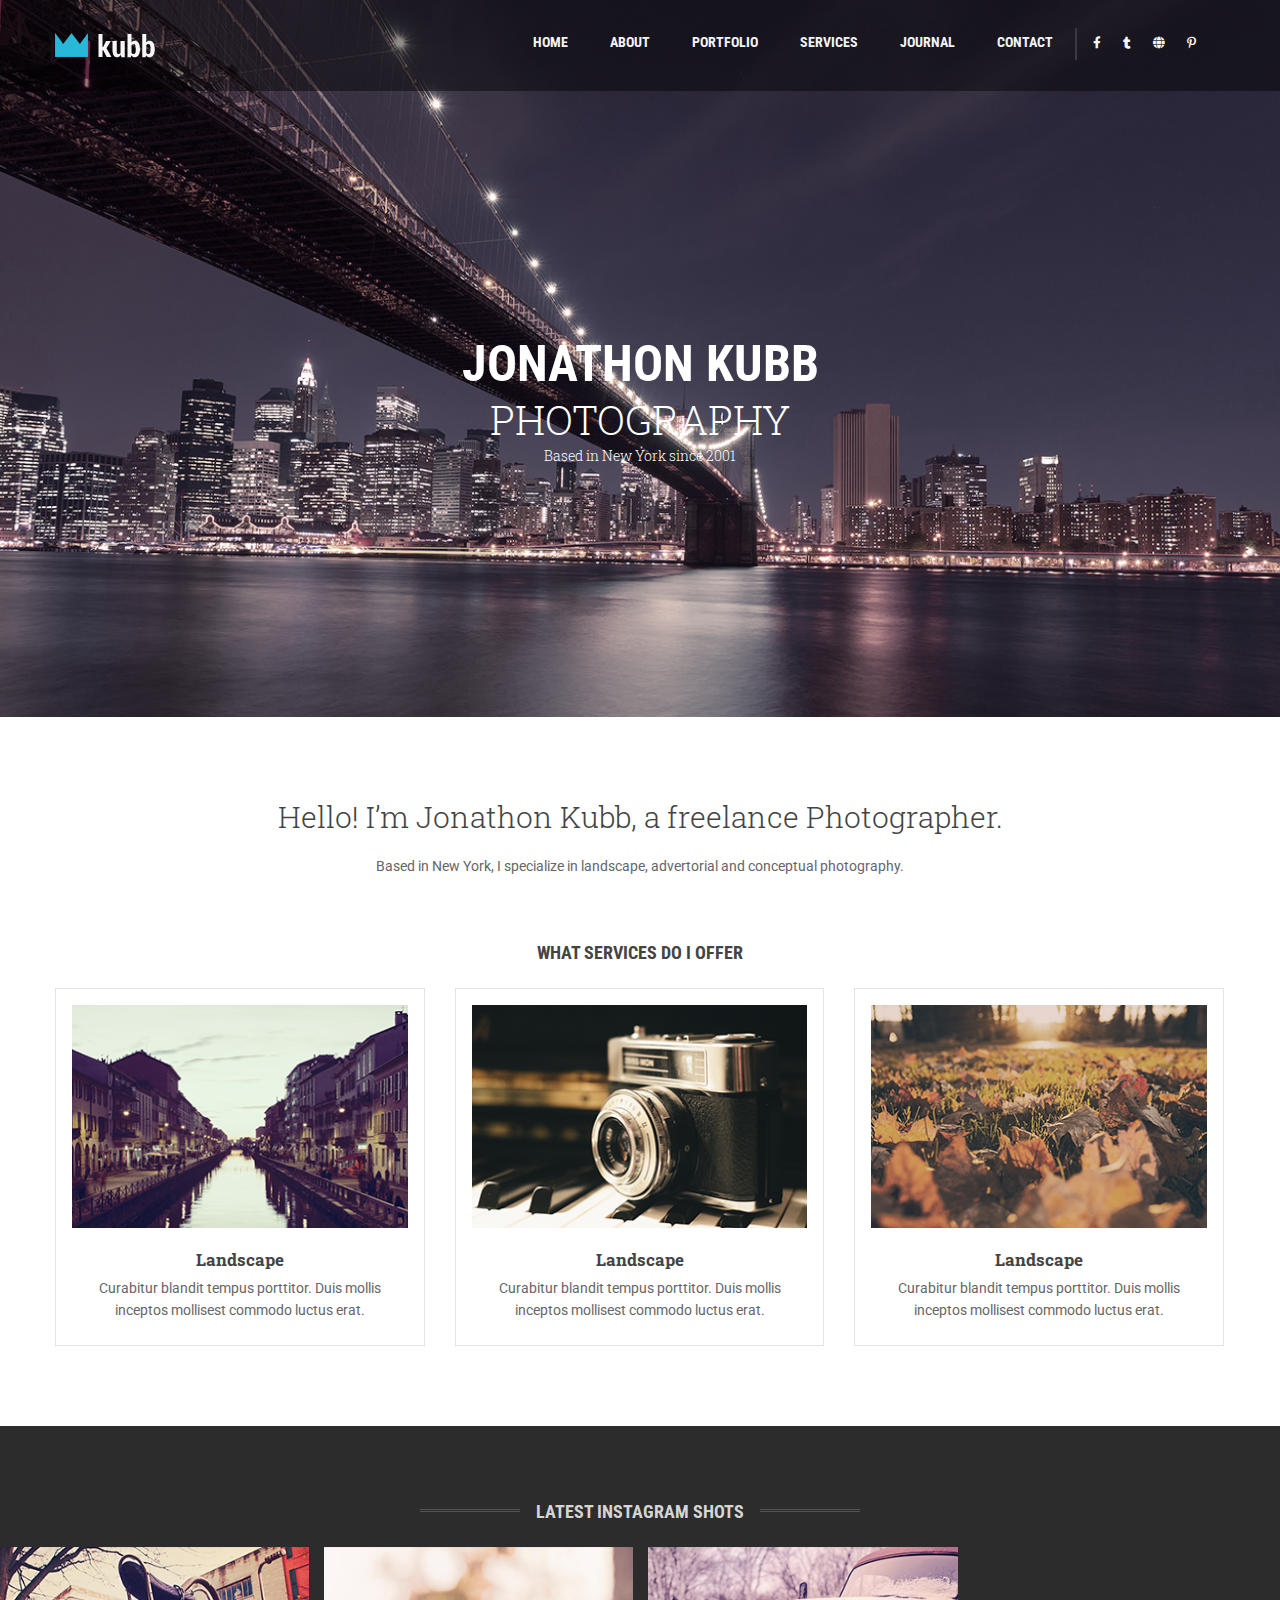
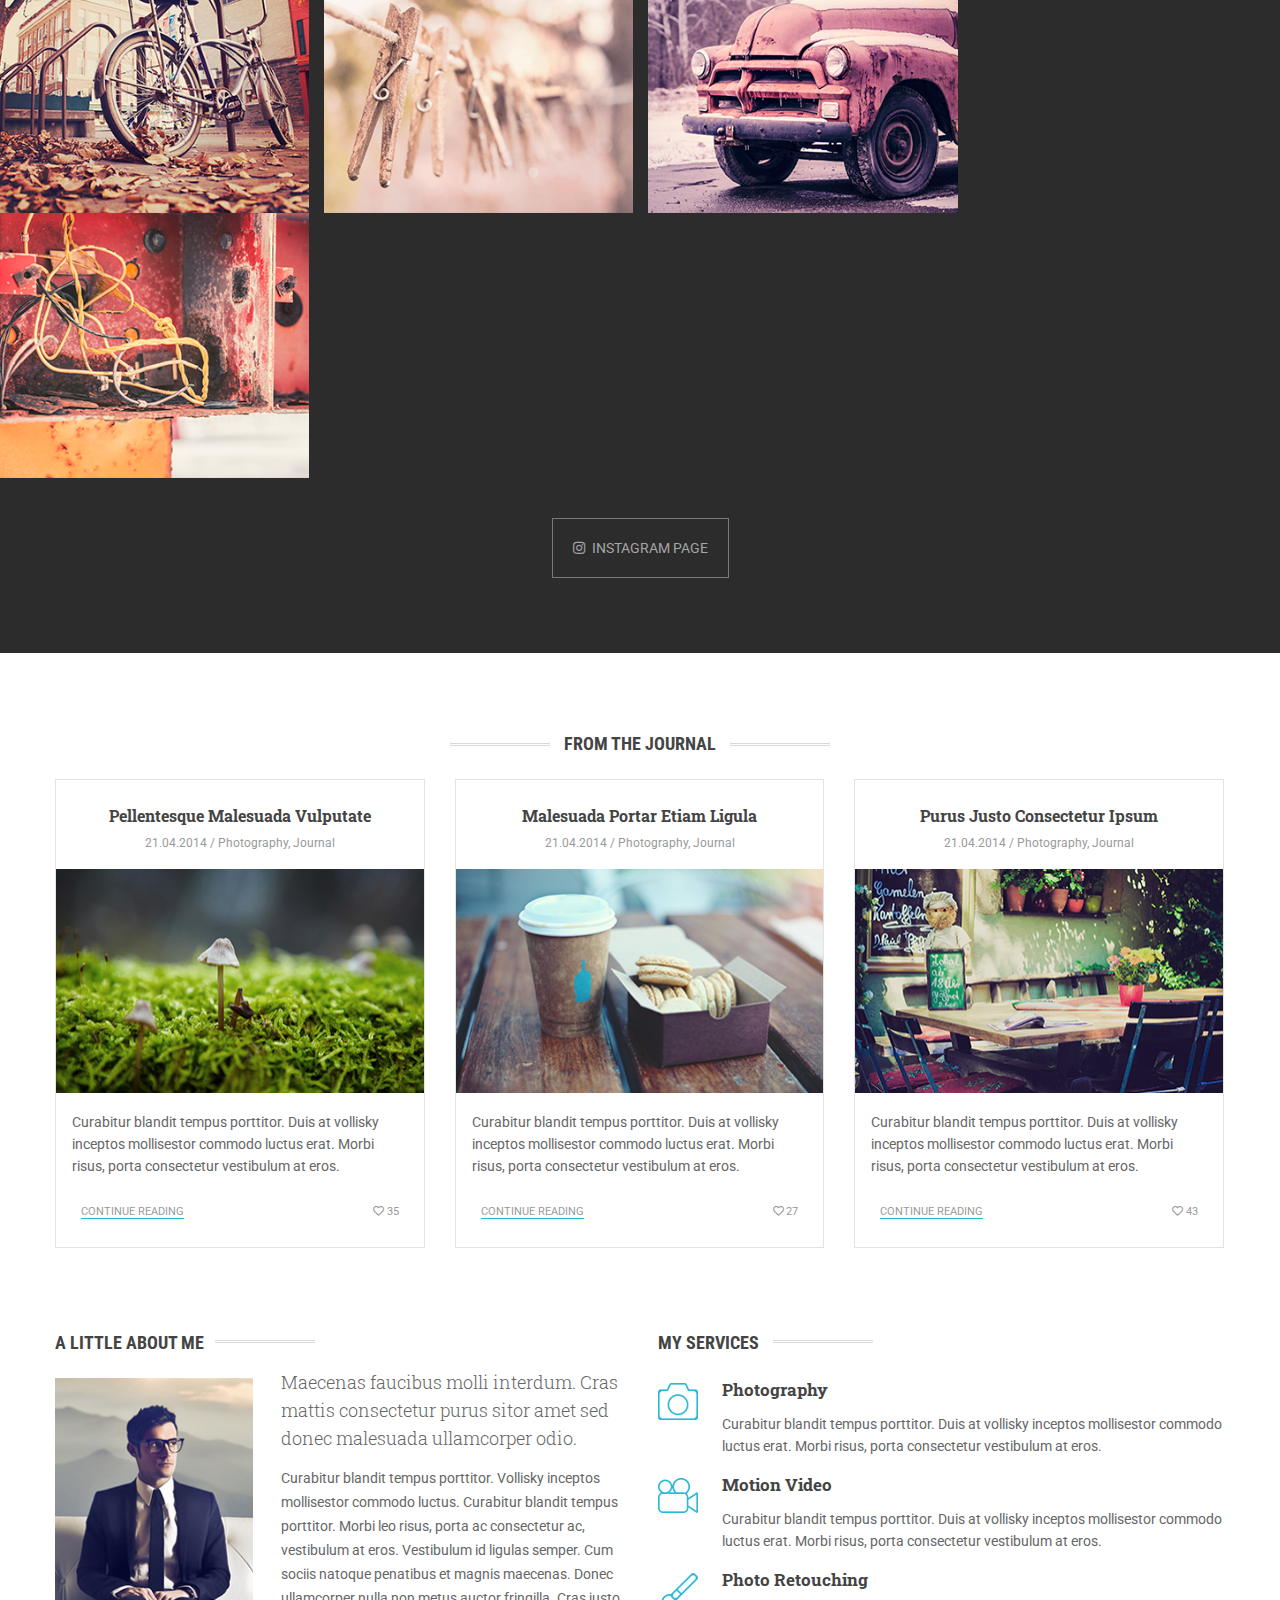
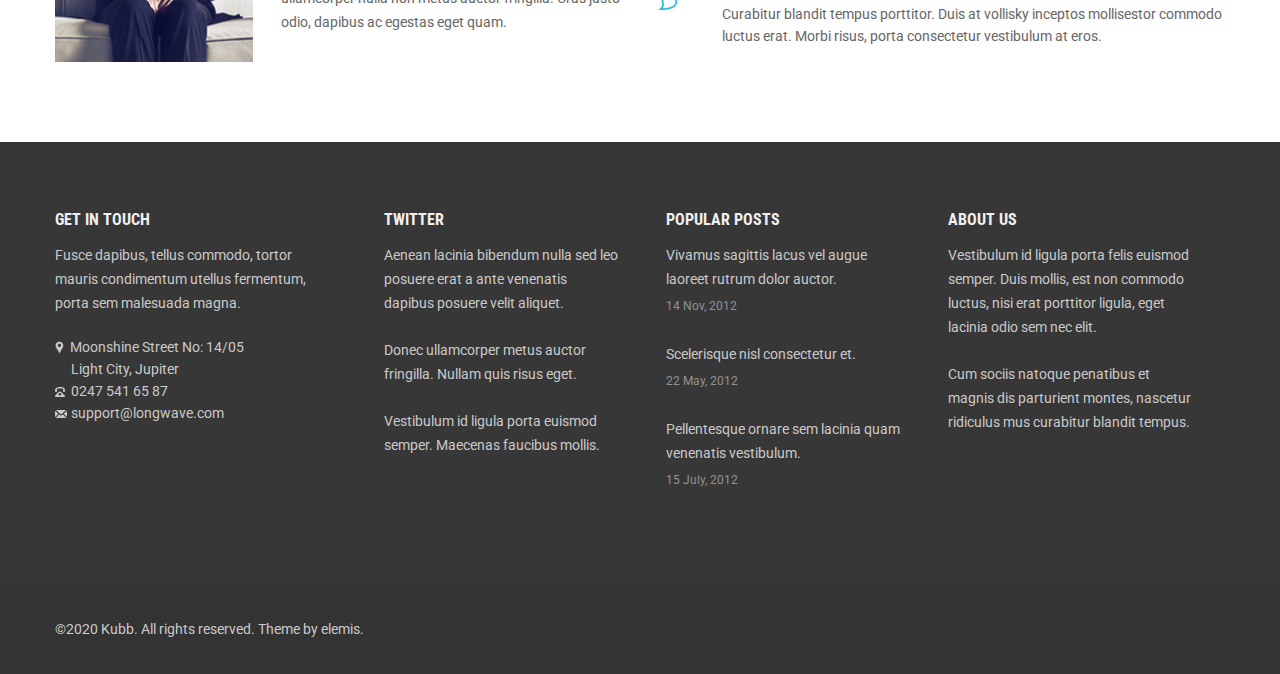
==== Index.html @ 3abf3625 "New project" ====
<!DOCTYPE html>
<html lang="en">

<head>
    <meta charset="UTF-8">
    <title>Kubb</title>
    <link href="https://fonts.googleapis.com/css?family=Roboto:100,300,400,500,700,900&display=swap" rel="stylesheet">
    <link href="https://fonts.googleapis.com/css?family=Roboto+Slab:100,200,300,400,500,600,700,800,900&display=swap" rel="stylesheet">
    <link href="https://fonts.googleapis.com/css?family=Roboto+Condensed:300,400,700&display=swap" rel="stylesheet">
    <link rel="stylesheet" href="css/all.min.css">
    <link rel="stylesheet" href="css/Style.css">
</head>

<body>
    <!--===========================================
               Banner part start
   ===============================================-->
    <div class="banner-full">
        <div class="full_wrapper menu-full">
            <div class="container">
                <div class="logo">
                    <a href="#"><img src="Images/Logo.png" alt="Logo"></a>
                </div>
                <div class="main-menu">
                    <ul>
                        <li><a href="#">home</a></li>
                        <li><a href="#">about</a></li>
                        <li><a href="#">portfolio</a></li>
                        <li><a href="#">services</a></li>
                        <li><a href="#">journal</a></li>
                        <li><a href="#">contact</a></li>
                    </ul>
                </div>
                <div class="social-icon">
                    <a class="border-left" href="#"><i class=" fab fa-facebook-f"></i></a>
                    <a href="#"><i class="fab fa-tumblr"></i></a>
                    <a href="#"><i class="fas fa-globe"></i></a>
                    <a href="#"><i class="fab fa-pinterest-p"></i></a>
                </div>
                <div class="clr"></div>
            </div>
        </div>
        <div class="full_wrapper banner-text-full">
            <div class="container banner-cont">
                <h1>Jonathon Kubb</h1>
                <h2>Photography</h2>
                <p>Based in New York since 2001</p>
            </div>
        </div>
    </div>
    <!--===========================================
               Banner part end
   ===============================================-->


    <!--===========================================
               Service part start
   ===============================================-->
    <div class="full_wrapper service-full">
        <div class="container">
            <div class="service-head">
                <h3>Hello! I’m Jonathon Kubb, a freelance Photographer.</h3>
                <p>Based in New York, I specialize in landscape, advertorial and conceptual photography.</p>
            </div>
            <div class="service-inner">
                <h3>What services do I offer</h3>
                <div class="service-img">
                    <img src="Images/Service-img-1.png" alt="Service-img-1">
                    <h4>Landscape</h4>
                    <p>Curabitur blandit tempus porttitor. Duis mollis inceptos mollisest commodo luctus erat. </p>
                </div>
                <div class="service-img">
                    <img src="Images/Service-img-2.png" alt="Service-img-2">
                    <h4>Landscape</h4>
                    <p>Curabitur blandit tempus porttitor. Duis mollis inceptos mollisest commodo luctus erat. </p>
                </div>
                <div class="service-img margin-right">
                    <img src="Images/Service-img-3.png" alt="Service-img-3">
                    <h4>Landscape</h4>
                    <p>Curabitur blandit tempus porttitor. Duis mollis inceptos mollisest commodo luctus erat. </p>
                </div>
                <div class="clr"></div>
            </div>
        </div>
    </div>
    <!--===========================================
               Service part end
   ===============================================-->

    <!--===========================================
               Insta-shot part start
   ===============================================-->
    <div class="full_wrapper insta-full">
        <div class="container insta-cont">
            <div class="insta-head">
                <h3>Latest ınstagram shots</h3>
            </div>
        </div>
        <div class="insta-inner-img">
            <div class="insta-img">
                <img src="Images/Insta-img-1.png" alt="Insta-img-1">
            </div>
            <div class="insta-img">
                <img src="Images/Insta-img-2.png" alt="Insta-img-2">
            </div>
            <div class="insta-img">
                <img src="Images/Insta-img-3.png" alt="Insta-img-3">
            </div>
            <div class="insta-img mar-right">
                <img src="Images/Insta-img-4.png" alt="Insta-img-4">
            </div>
            <div class="clr"></div>
        </div>
        <div class="container inst-page-cont">
            <a href="#"><i class="fab fa-instagram"></i>Instagram page</a>
        </div>
    </div>
    <!--===========================================
               Insta-shot part end
   ===============================================-->

    <!--===========================================
               Journal part start
   ===============================================-->
    <div class="full_wrapper journal-full">
        <div class="container">
            <div class="journal-head">
                <h3>From the Journal</h3>
            </div>
            <div classs="journal-inner">
                <div class="journal-post mar-left">
                    <h4>Pellentesque Malesuada Vulputate</h4>
                    <span>21.04.2014 / Photography, Journal</span>
                    <img src="Images/Journal-img-1.png" alt="Journal-img-1">
                    <div class="journal-post-text">
                        <p>Curabitur blandit tempus porttitor. Duis at vollisky inceptos mollisestor commodo luctus erat. Morbi risus, porta consectetur vestibulum at eros.</p>
                        <a href="#">Continue Reading</a>
                        <i class="far fa-heart">
                            <p>35</p>
                        </i>
                    </div>
                </div>
                <div class="journal-post">
                    <h4>Malesuada Portar Etiam Ligula</h4>
                    <span>21.04.2014 / Photography, Journal</span>
                    <img src="Images/Journal-img-2.png" alt="Journal-img-2">
                    <div class="journal-post-text">
                        <p>Curabitur blandit tempus porttitor. Duis at vollisky inceptos mollisestor commodo luctus erat. Morbi risus, porta consectetur vestibulum at eros.</p>
                        <a href="#">Continue Reading</a>
                        <i class="far fa-heart">
                            <p>27</p>
                        </i>
                    </div>
                </div>
                <div class="journal-post">
                    <h4>Purus Justo Consectetur Ipsum</h4>
                    <span>21.04.2014 / Photography, Journal</span>
                    <img src="Images/Journal-img-3.png" alt="Journal-img-3">
                    <div class="journal-post-text">
                        <p>Curabitur blandit tempus porttitor. Duis at vollisky inceptos mollisestor commodo luctus erat. Morbi risus, porta consectetur vestibulum at eros.</p>
                        <a href="#">Continue Reading</a>
                        <i class="far fa-heart">
                            <p>43</p>
                        </i>
                    </div>
                </div>
                <div class="clr"></div>
            </div>
        </div>
    </div>
    <!--===========================================
               Journal part end
   ===============================================-->


    <!--===========================================
               About part start
   ===============================================-->
    <div class="full_wrapper about-full">
        <div class="container">
            <div class="about-part">
                <div class="about-head">
                    <h3>A little about me</h3>
                </div>
                <div class="about-inner">
                    <div class="about-img">
                        <img src="Images/About-img.png" alt="About-img">
                    </div>
                    <div class="about-text">
                        <p>Maecenas faucibus molli interdum. Cras mattis consectetur purus sitor amet sed donec malesuada ullamcorper odio.
                            <span>Curabitur blandit tempus porttitor. Vollisky inceptos mollisestor commodo luctus. Curabitur blandit tempus porttitor. Morbi leo risus, porta ac consectetur ac, vestibulum at eros. Vestibulum id ligulas semper. Cum sociis natoque penatibus et magnis maecenas. Donec ullamcorper nulla non metus auctor fringilla. Cras justo odio, dapibus ac egestas eget quam.</span>
                        </p>
                    </div>
                    <div class="clr"></div>
                </div>
            </div>

            <div class="service-part">
                <div class="service-part-head">
                    <h3>My Services</h3>
                </div>
                <div class="services">
                    <div class="service-text">
                        <div class="icon">
                            <img src="Images/Service-icon-1.png" alt="Service-icon-1">
                        </div>
                        <div class="text-left">
                            <h4>Photography</h4>
                            <p>Curabitur blandit tempus porttitor. Duis at vollisky inceptos mollisestor commodo luctus erat. Morbi risus, porta consectetur vestibulum at eros.</p>
                        </div>
                        <div class="clr"></div>
                    </div>
                </div>
                <div class="services">
                    <div class="service-text">
                        <div class="icon">
                            <img src="Images/Service-icon-2.png" alt="Service-icon-3">
                        </div>
                        <div class="text-left">
                            <h4>Motion Video</h4>
                            <p>Curabitur blandit tempus porttitor. Duis at vollisky inceptos mollisestor commodo luctus erat. Morbi risus, porta consectetur vestibulum at eros.</p>
                        </div>
                        <div class="clr"></div>
                    </div>
                </div>
                <div class="services mar-botto">
                    <div class="service-text">
                        <div class="icon">
                            <img src="Images/Service-icon-3.png" alt="Service-icon-3">
                        </div>
                        <div class="text-left">
                            <h4>Photo Retouching</h4>
                            <p>Curabitur blandit tempus porttitor. Duis at vollisky inceptos mollisestor commodo luctus erat. Morbi risus, porta consectetur vestibulum at eros.</p>
                        </div>
                        <div class="clr"></div>
                    </div>
                </div>
            </div>
            <div class="clr"></div>
        </div>
    </div>
    <!--===========================================
               About part end
   ===============================================-->


    <!--===========================================
               Footer part start
   ===============================================-->
    <div class="full_wrapper footer-full">
        <div class="container">
            <div class="footer-part footer-mar">
                <h5>Get In Touch</h5>
                <p>Fusce dapibus, tellus commodo, tortor mauris condimentum utellus fermentum, porta sem malesuada magna. </p>
                <ul>
                    <li><img src="Images/location-icon.png" alt="location-icon">Moonshine Street No: 14/05<span>Light City, Jupiter</span></li>
                    <li><img src="Images/Phone-icon.png" alt="Phone-icon">0247 541 65 87</li>
                    <li><img class="mar-right" src="Images/Mail-icon.png" alt="Mail-icon">support@longwave.com</li>
                </ul>
            </div>
            <div class="footer-part twitter">
                <h5>Twitter</h5>
                <p>Aenean lacinia bibendum nulla sed leo posuere erat a ante venenatis dapibus posuere velit aliquet.
                    <span>Donec ullamcorper metus auctor fringilla. Nullam quis risus eget.</span>
                    <span class="span-two">Vestibulum id ligula porta euismod semper. Maecenas faucibus mollis.</span></p>
            </div>
            <div class="footer-part popular-posts">
                <h5>Popular Posts</h5>
                <a href="#">
                    <p>Vivamus sagittis lacus vel augue laoreet rutrum dolor auctor.
                        <span>14 Nov, 2012 </span>
                    </p>
                </a>
                <a href="#">
                    <p>Scelerisque nisl consectetur et.
                        <span>22 May, 2012 </span>
                    </p>
                </a>
                <a href="#">
                    <p>Pellentesque ornare sem lacinia quam venenatis vestibulum.
                        <span>15 July, 2012 </span>
                    </p>
                </a>
            </div>
            <div class="footer-part about-us">
                <h5>About Us</h5>
                <p>Vestibulum id ligula porta felis euismod semper. Duis mollis, est non commodo luctus, nisi erat porttitor ligula, eget lacinia odio sem nec elit.
                    <span>Cum sociis natoque penatibus et magnis dis parturient montes, nascetur ridiculus mus curabitur blandit tempus.</span></p>
            </div>
            <div class="clr"></div>
        </div>
    </div>
    <div class="footer-copy">
        <div class="container footer-copy-text">
            <p>&copy;2020 Kubb. All rights reserved. Theme by elemis.</p>
        </div>
    </div>
    <!--===========================================
               Footer part end
   ===============================================-->
</body>

</html>
---- css/Style.css ----
/*========================================
            Common css part Start
==========================================*/
* {
    padding: 0;
    margin: 0;
    outline: 0;
    box-sizing: border-box;
}

a {
    text-decoration: none;
    display: inline-block;
}

ul,
ol {
    list-style: none;
}

img {
    vertical-align: middle;
}

.clr {
    clear: both;
}

.full_wrapper {
    width: 100%;
}

.container {
    width: 1170px;
    margin: 0 auto;
}

/*========================================
            Common css part End
==========================================*/

/*========================================
            Banner css part Start
==========================================*/
.banner-full {
    background: url(../Images/Banner.png);
    background-repeat: no-repeat;
    background-size: cover;
    background-position: center;
}

.menu-full {
    background: rgba(0, 0, 0, 0.44);
    padding: 33px 0;
}

.logo {
    width: 170px;
    float: left;
}

.main-menu {
    width: 850px;
    float: left;
}

.social-icon {
    width: 150px;
    float: left;
}

.main-menu ul {
    float: right;
}

.main-menu ul li {
    float: left;
}

.main-menu ul li a {
    color: #f5f5f5;
    font-size: 14px;
    font-weight: 700;
    font-family: 'Roboto Condensed', sans-serif;
    text-transform: uppercase;
    padding-left: 42px;
    transition: all linear .4s;
    -webkit-transition: all linear .4s;
    -moz-transition: all linear .4s;
    -o-transition: all linear .4s;
    -ms-transition: all linear .4s;
}

.main-menu ul li a:hover {
    color: #28b8d8;
}

.main-menu ul:last-child {
    padding-right: 22px;
}

.social-icon a {
    color: #f5f5f5;
    font-size: 12px;
    padding-left: 18px;
    transition: all linear .4s;
    -webkit-transition: all linear .4s;
    -moz-transition: all linear .4s;
    -o-transition: all linear .4s;
    -ms-transition: all linear .4s;
}

.social-icon {
    position: relative;
}

.social-icon .border-left::after {
    position: absolute;
    left: 0;
    top: -5px;
    content: "";
    border: 1px solid #3a3840;
    height: 30px;
}

.social-icon a:hover {
    color: #28b8d8;
}


.banner-text-full {
    padding: 244px 0 252px;
}

.banner-cont {
    text-align: center;
}

.banner-cont h1 {
    color: #ffffff;
    font-size: 50px;
    font-weight: 700;
    font-family: 'Roboto Condensed', sans-serif;
    text-transform: uppercase;
}

.banner-cont h2 {
    color: #fff;
    font-size: 40px;
    font-weight: 300;
    font-family: 'Roboto Slab', serif;
    text-transform: uppercase;
}

.banner-cont p {
    color: #ffffff;
    font-size: 14px;
    font-weight: 300;
    font-family: 'Roboto Slab', serif;
}

/*========================================
            Banner css part End
==========================================*/

/*========================================
            Service css part Start
==========================================*/
.service-full {
    padding: 80px 0;
}

.service-head {
    text-align: center;
}

.service-head h3 {
    color: #444444;
    font-size: 30px;
    font-weight: 300;
    font-family: 'Roboto Slab', serif;
}

.service-head p {
    color: #666666;
    font-size: 14px;
    font-weight: 400;
    font-family: 'Roboto', sans-serif;
    padding-top: 22px;
    padding-bottom: 68px;
}

.service-inner {
    text-align: center;
}

.service-inner h3 {
    color: #444444;
    font-size: 18px;
    font-family: 700;
    font-family: 'Roboto Condensed', sans-serif;
    text-transform: uppercase;
    padding-bottom: 25px;
}


.service-inner .service-img {
    padding: 16px 16px 24px;
    border: 1px solid #e3e3e3;
    width: 31.6%;
    margin-right: 30px;
    float: left;
}

.service-inner .service-img img {
    width: 100%;
}

.service-inner .service-img h4 {
    color: #444444;
    font-size: 17px;
    font-weight: 700;
    font-family: 'Roboto Slab', serif;
    padding: 20px 0 6px;
}

.service-inner .service-img p {
    color: #666666;
    font-size: 14px;
    font-weight: 400;
    font-family: 'Roboto', sans-serif;
    line-height: 22px;
}

.service-inner .margin-right {
    margin-right: 0;
}

/*========================================
            Service css part End
==========================================*/


/*========================================
        Insta-shot css part Start
==========================================*/
.insta-full {
    padding: 75px 0;
    background: #2c2c2c;
}

.insta-cont {
    text-align: center;
}

.insta-cont h3 {
    color: #d5d5d5;
    font-size: 18px;
    font-family: 700;
    font-family: 'Roboto Condensed', sans-serif;
    text-transform: uppercase;
    position: relative;
}

.insta-cont h3::after {
    position: absolute;
    left: 365px;
    top: 8px;
    content: "";
    width: 100px;
    height: 1px;
    background: #535353;
}

.insta-cont h3::before {
    position: absolute;
    left: 365px;
    bottom: 10px;
    content: "";
    width: 100px;
    height: 1px;
    background: #535353;
}

.insta-head::after {
    position: absolute;
    right: 365px;
    top: 8px;
    content: "";
    width: 100px;
    height: 1px;
    background: #535353;
}

.insta-head::before {
    position: absolute;
    right: 365px;
    bottom: 10px;
    content: "";
    width: 100px;
    height: 1px;
    background: #535353;
}

.insta-head {
    position: relative;
}

.insta-inner-img {
    padding: 25px 0 40px;
}

.insta-inner-img .insta-img {
    width: 24.16%;
    float: left;
    margin-right: 15px;
}

.insta-inner-img .insta-img img {
    width: 100%;
}

.insta-inner-img .mar-right {
    margin-right: 0;
}

.inst-page-cont {
    text-align: center;
}

.inst-page-cont a {
    color: #a6a6a6;
    font-size: 14px;
    font-weight: 400;
    font-family: 'Roboto', sans-serif;
    text-transform: uppercase;
    line-height: 22px;
    padding: 18px 20px;
    border: 1px solid #797979;
    transition: all linear .4s;
    -webkit-transition: all linear .4s;
    -moz-transition: all linear .4s;
    -o-transition: all linear .4s;
    -ms-transition: all linear .4s;
}


.inst-page-cont a i {
    padding-right: 7px;
}

.inst-page-cont a:hover {
    color: #28b8d8;
}

/*========================================
            Insta-shot css part End
==========================================*/


/*========================================
            Journal css part Start
==========================================*/
.journal-full {
    padding: 80px 0 84px;
}

.journal-head {
    text-align: center;
    position: relative;
    margin-bottom: 20px;
}

.journal-head::after {
    position: absolute;
    left: 395px;
    top: 10px;
    content: "";
    width: 100px;
    height: 1px;
    background: #d9d9d9;

}

.journal-head::before {
    position: absolute;
    left: 395px;
    bottom: 13px;
    content: "";
    width: 100px;
    height: 1px;
    background: #d9d9d9;
}

.journal-head h3 {
    color: #444444;
    font-size: 18px;
    font-weight: 700;
    font-family: 'Roboto Condensed', sans-serif;
    text-transform: uppercase;
    padding-bottom: 5px;
}

.journal-head h3::after {
    position: absolute;
    right: 395px;
    top: 10px;
    content: "";
    width: 100px;
    height: 1px;
    background: #d9d9d9;
}

.journal-head h3::before {
    position: absolute;
    right: 395px;
    bottom: 13px;
    content: "";
    width: 100px;
    height: 1px;
    background: #d9d9d9;
}

.journal-post {
    text-align: center;
    width: 31.6%;
    float: left;
    padding: 25px 0 0;
    border: 1px solid #e3e3e3;
    margin-left: 30px;
}

.mar-left {
    margin-left: 0;
}

.journal-post img {
    width: 100%;
    padding: 18px 0;
}

.journal-post h4 {
    color: #444444;
    font-size: 16px;
    font-weight: 700;
    font-family: 'Roboto Slab', serif;
    padding-bottom: 7px;
}

.journal-post span {
    color: #999999;
    font-size: 12px;
    font-weight: 400;
    font-family: 'Roboto', sans-serif;
}

.journal-post-text {
    padding: 0 16px;
}

.journal-post-text p {
    color: #666666;
    font-size: 14px;
    font-weight: 400;
    font-family: 'Roboto', sans-serif;
    line-height: 22px;
    text-align: left;
    padding-bottom: 24px
}

.journal-post-text a {
    color: #999999;
    font-size: 11px;
    font-weight: 400;
    font-family: 'Roboto', sans-serif;
    text-transform: uppercase;
    text-align: left;
    display: inline-block;
    margin-right: 185px;
    border-bottom: 1px solid #28b8d8;
    transition: all linear .4s;
    -webkit-transition: all linear .4s;
}

.journal-post-text a:hover {
    color: #28b8d8;
}

.journal-post-text i {
    color: #999999;
    font-size: 11px;
    cursor: pointer;
    transition: all linear .4s;
    -webkit-transition: all linear .4s;
}

.journal-post-text i p {
    display: inline-block;
    color: #999999;
    font-size: 11px;
    font-weight: 400;
    font-family: 'Roboto', sans-serif;
}

.journal-post-text i:hover {
    color: #fd1919;
}

/*========================================
            Journal css part End
==========================================*/

/*========================================
            About css part Start
==========================================*/
.about-full {
    padding-bottom: 80px;
}

.about-part {
    width: 48.4%;
    float: left;
    margin-right: 37px;
}

.about-head {
    text-align: left;
}

.about-head h3 {
    color: #444444;
    font-size: 18px;
    font-weight: 700;
    font-family: 'Roboto Condensed', sans-serif;
    text-transform: uppercase;
    padding-bottom: 25px;
    position: relative;
}

.about-head h3::after {
    position: absolute;
    top: 8px;
    left: 160px;
    content: "";
    width: 100px;
    height: 1px;
    background: #d9d9d9;
}

.about-head h3::before {
    position: absolute;
    top: 10px;
    left: 160px;
    content: "";
    width: 100px;
    height: 1px;
    background: #d9d9d9;
}

.about-text {
    width: 60%;
    float: left;
    text-align: left;
    margin-left: 27px;
}

.about-img {
    width: 35%;
    float: left;
}

.about-inner {
    display: flex;
    justify-content: space-between;
}

.about-img img {
    width: 100%;
}

.about-text p {
    color: #666666;
    font-size: 18px;
    font-weight: 300;
    font-family: 'Roboto Slab', serif;
    line-height: 28px;
    margin-top: -10px;
}

.about-text p span {
    padding-top: 14px;
    display: block;
    color: #666666;
    font-size: 14px;
    font-weight: 400;
    font-family: 'Roboto', sans-serif;
    line-height: 24px;
}

.service-part {
    width: 48.4%;
    float: left;
}

.service-part-head {
    text-align: left;
}

.service-part-head h3 {
    color: #444444;
    font-size: 18px;
    font-weight: 700;
    font-family: 'Roboto Condensed', sans-serif;
    text-transform: uppercase;
    padding-bottom: 25px;
    position: relative;
}

.service-part-head h3::after {
    position: absolute;
    top: 8px;
    left: 115px;
    content: "";
    width: 100px;
    height: 1px;
    background: #d9d9d9;
}

.service-part-head h3::before {
    position: absolute;
    top: 10px;
    left: 115px;
    content: "";
    width: 100px;
    height: 1px;
    background: #d9d9d9;
}

.service-text {
    text-align: left;
}

.service-text .text-left {
    margin-left: 64px;
}

.service-text .icon img {
    margin-top: 5px;
}

.service-text .icon {
    float: left;
}

.text-left h4 {
    color: #444444;
    font-size: 17px;
    font-weight: 700;
    font-family: 'Roboto Slab', serif;
    padding-bottom: 12px;
}

.service-text .text-left p {
    color: #666666;
    font-size: 14px;
    font-weight: 400;
    font-family: 'Roboto', sans-serif;
    line-height: 22px;
}

.services {
    margin-bottom: 16px;
}

.mar-botto {
    margin-bottom: 0;
}


/*========================================
            About css part End
==========================================*/

/*========================================
            Footer css part Start
==========================================*/
.footer-full {
    padding: 68px 0;
    background: #373737;
}

.footer-part {
    text-align: left;
    width: 24%;
    margin-left: 48px;
    float: left;
}

.footer-mar {
    margin-left: 0;
}

.footer-part h5 {
    color: #f0f0f0;
    font-size: 16px;
    font-weight: 700;
    font-family: 'Roboto Condensed', sans-serif;
    text-transform: uppercase;
    padding-bottom: 14px;
}

.footer-part p {
    color: #cacaca;
    font-size: 14px;
    font-weight: 400;
    font-family: 'Roboto', sans-serif;
    line-height: 24px;
    padding-bottom: 24px;
}


.footer-part ul {
    float: left;
}

.footer-part ul li span {
    display: block;
    padding-left: 16px;
    padding-top: 6px;
}

.footer-part ul li {
    margin-bottom: 6px;
    color: #cacaca;
    font-size: 14px;
    font-weight: 400;
    font-family: 'Roboto', sans-serif;
}

.footer-part ul li img {
    padding-right: 6px;
}

.footer-part ul li .mar-right {
    margin-right: -2px;
}


.footer-part span {
    display: block;
    padding-top: 23px;
}

.twitter {
    width: 20%;
}

.popular-posts {
    width: 20%;
}

.popular-posts span {
    margin-top: -20px;
    font-size: 12px;
    font-weight: 400;
    font-family: 'Roboto', sans-serif;
    color: #929292;
}

.about-us {
    width: 23%;
}

.about-us p {
    padding-right: 25px;
}

.footer-copy {
    height: 90px;
    background: #333333;
}

.footer-copy-text {
    text-align: left;
}

.footer-copy-text p {
    color: #cacaca;
    font-size: 14px;
    font-weight: 400;
    font-family: 'Roboto', sans-serif;
    line-height: 90px;
}


/*========================================
            Footer css part End
==========================================*/
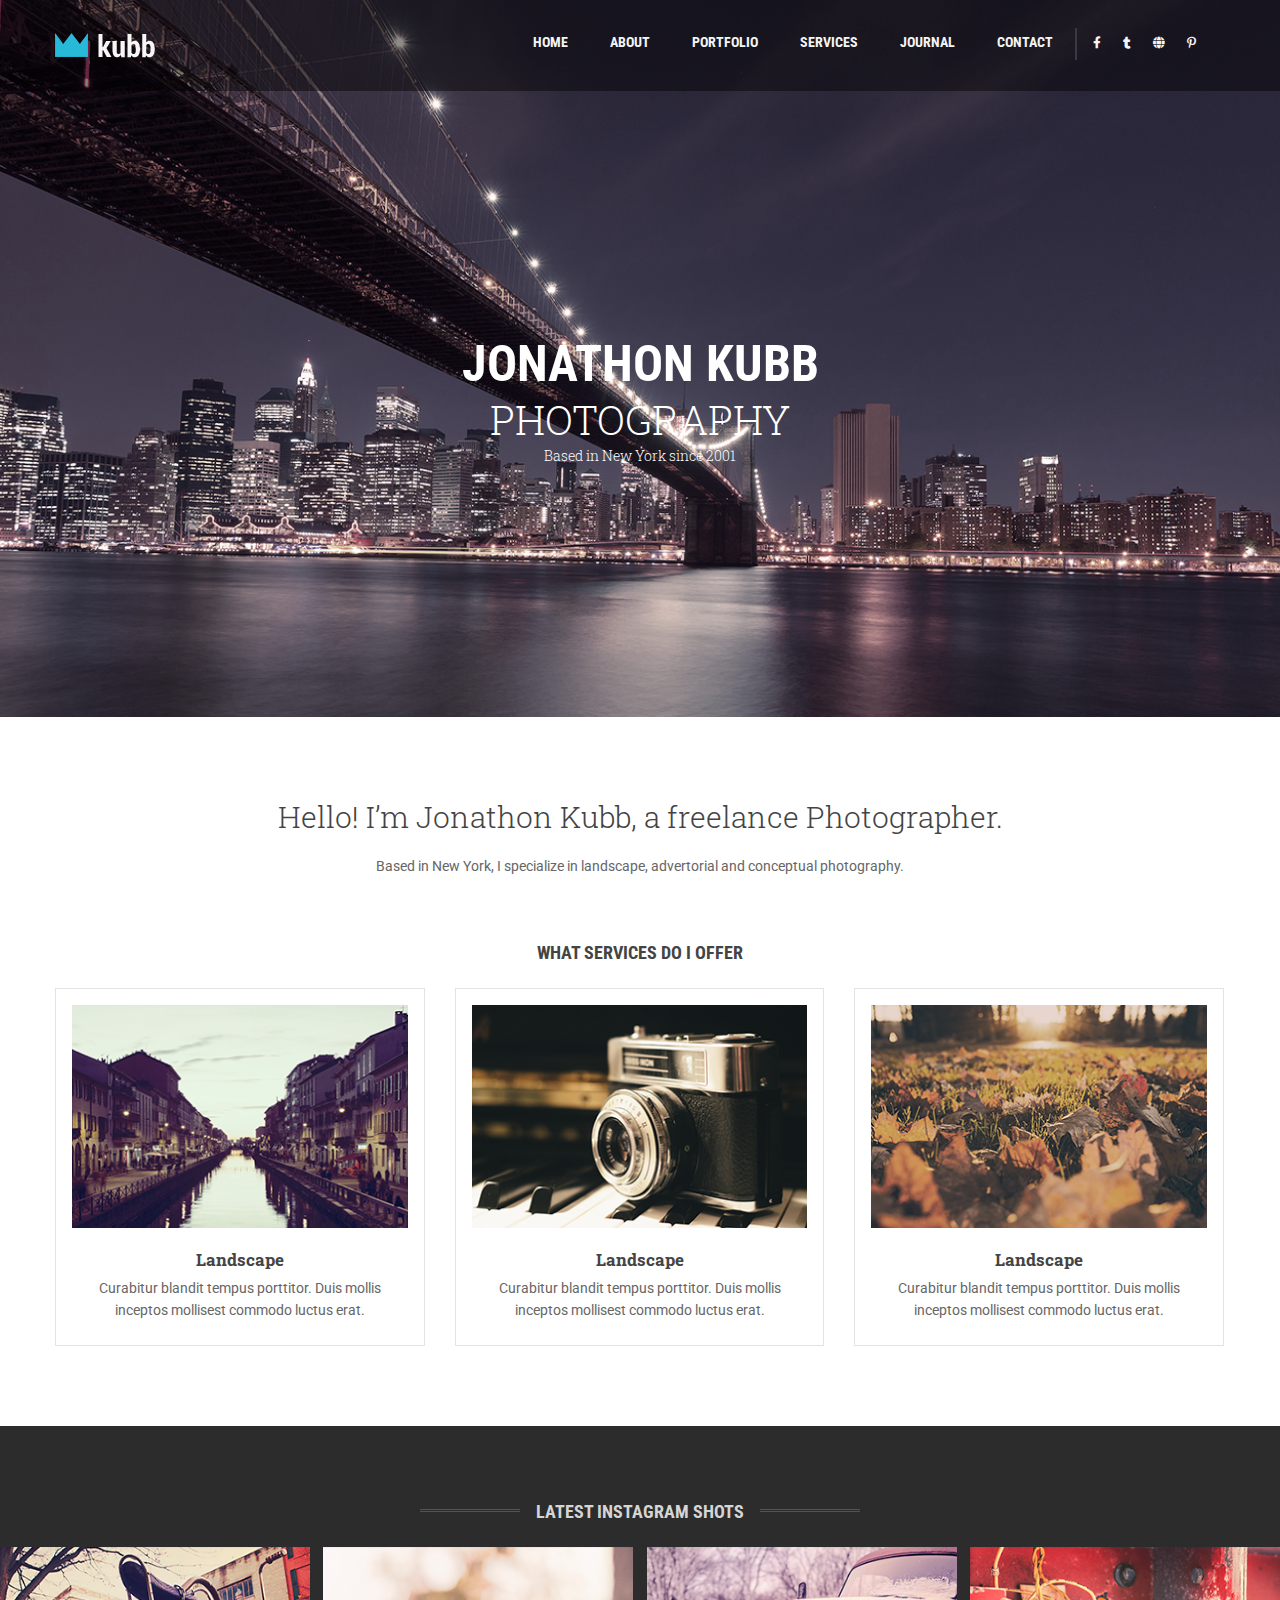
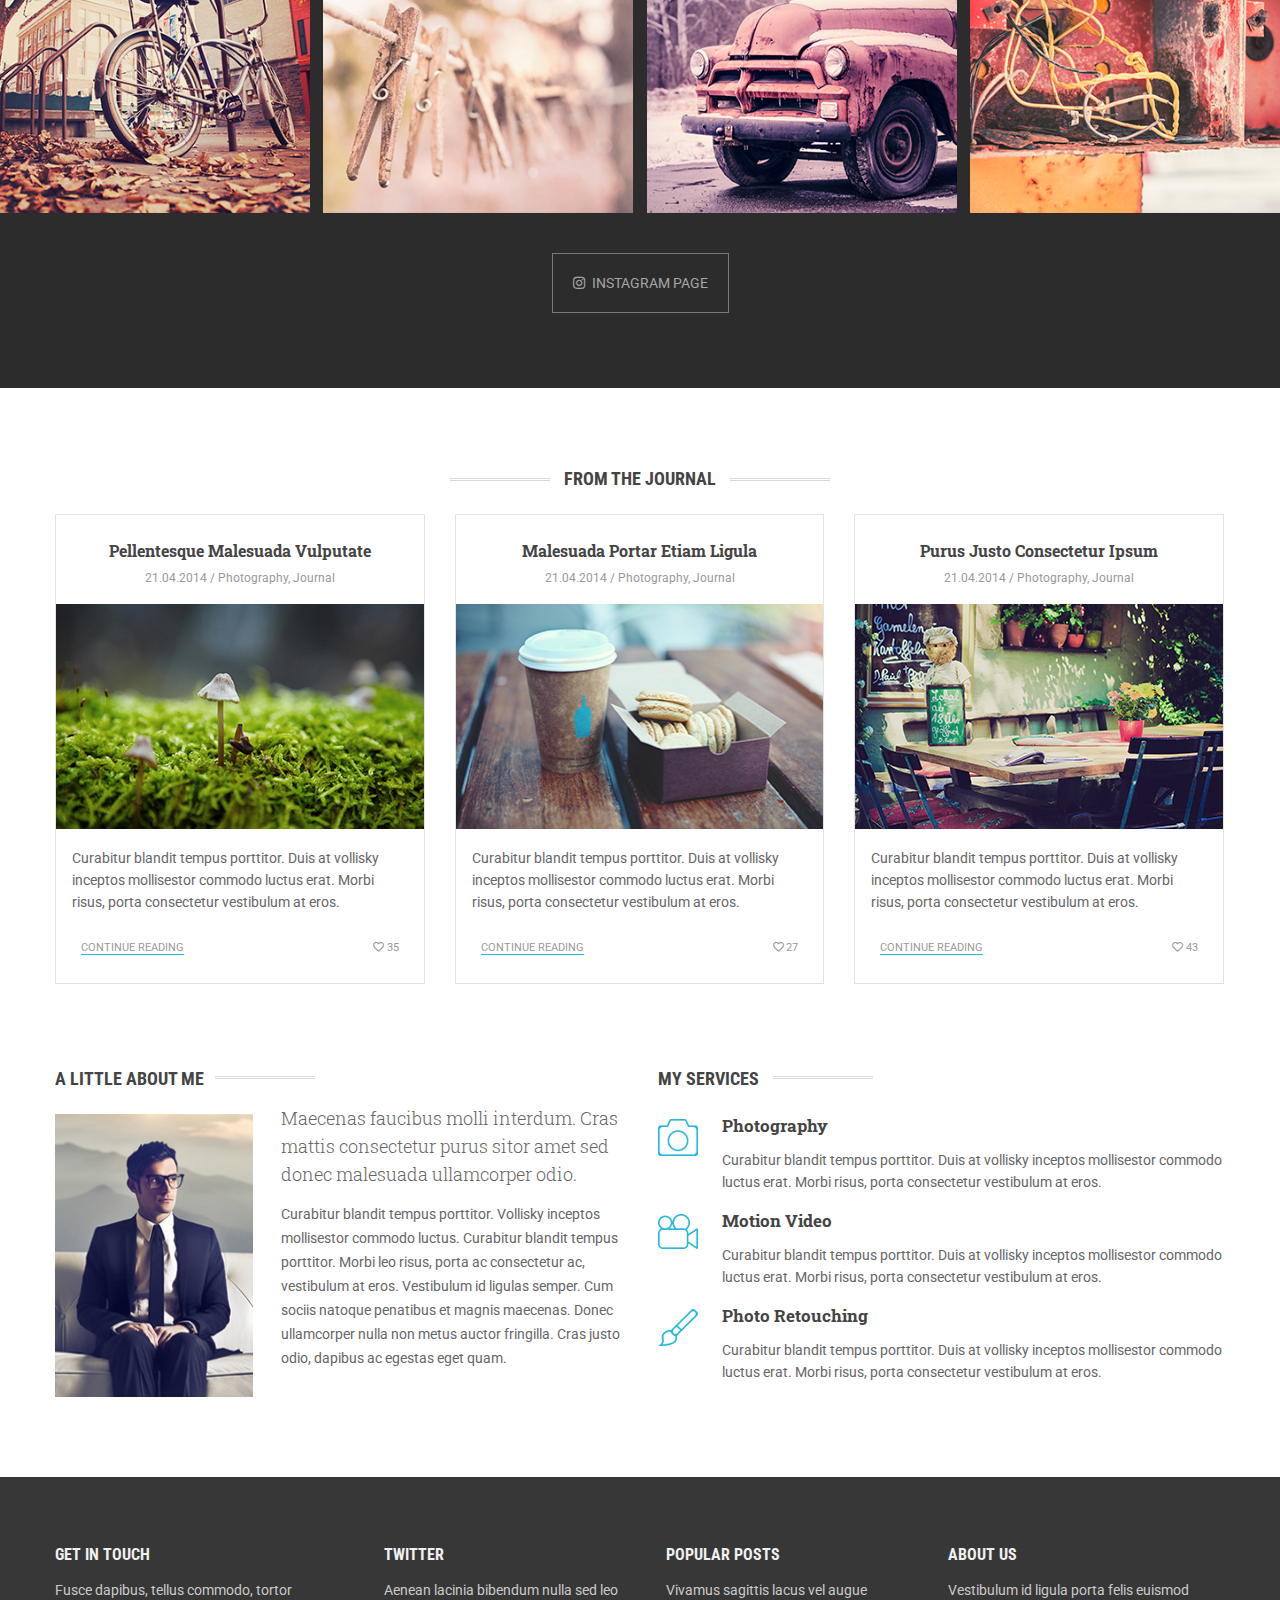
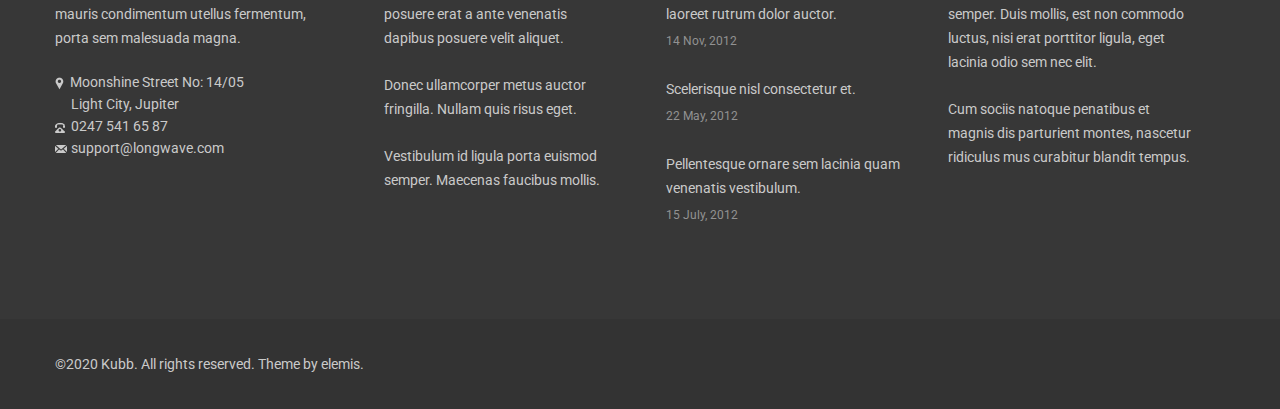
==== commit 67dac2a8: "Update" ====
--- a/Index.html
+++ b/Index.html
@@ -15,7 +15,7 @@
     <!--===========================================
                Banner part start
    ===============================================-->
-    <div class="banner-full">
+    <div class="full_wrapper banner-full">
         <div class="full_wrapper menu-full">
             <div class="container">
                 <div class="logo">
@@ -96,7 +96,7 @@
                 <h3>Latest ınstagram shots</h3>
             </div>
         </div>
-        <div class="insta-inner-img">
+        <div class="full_wrapper insta-inner-img">
             <div class="insta-img">
                 <img src="Images/Insta-img-1.png" alt="Insta-img-1">
             </div>
@@ -106,10 +106,9 @@
             <div class="insta-img">
                 <img src="Images/Insta-img-3.png" alt="Insta-img-3">
             </div>
-            <div class="insta-img mar-right">
+            <div class="insta-img">
                 <img src="Images/Insta-img-4.png" alt="Insta-img-4">
             </div>
-            <div class="clr"></div>
         </div>
         <div class="container inst-page-cont">
             <a href="#"><i class="fab fa-instagram"></i>Instagram page</a>
@@ -290,7 +289,7 @@
             <div class="clr"></div>
         </div>
     </div>
-    <div class="footer-copy">
+    <div class=" full_wrapper footer-copy">
         <div class="container footer-copy-text">
             <p>&copy;2020 Kubb. All rights reserved. Theme by elemis.</p>
         </div>
--- a/css/Style.css
+++ b/css/Style.css
@@ -307,21 +307,17 @@
 }
 
 .insta-inner-img {
+    display: flex;
+    justify-content: space-between;
     padding: 25px 0 40px;
 }
 
 .insta-inner-img .insta-img {
-    width: 24.16%;
-    float: left;
-    margin-right: 15px;
+    width: 24.2%;
 }
 
 .insta-inner-img .insta-img img {
     width: 100%;
-}
-
-.insta-inner-img .mar-right {
-    margin-right: 0;
 }
 
 .inst-page-cont {
